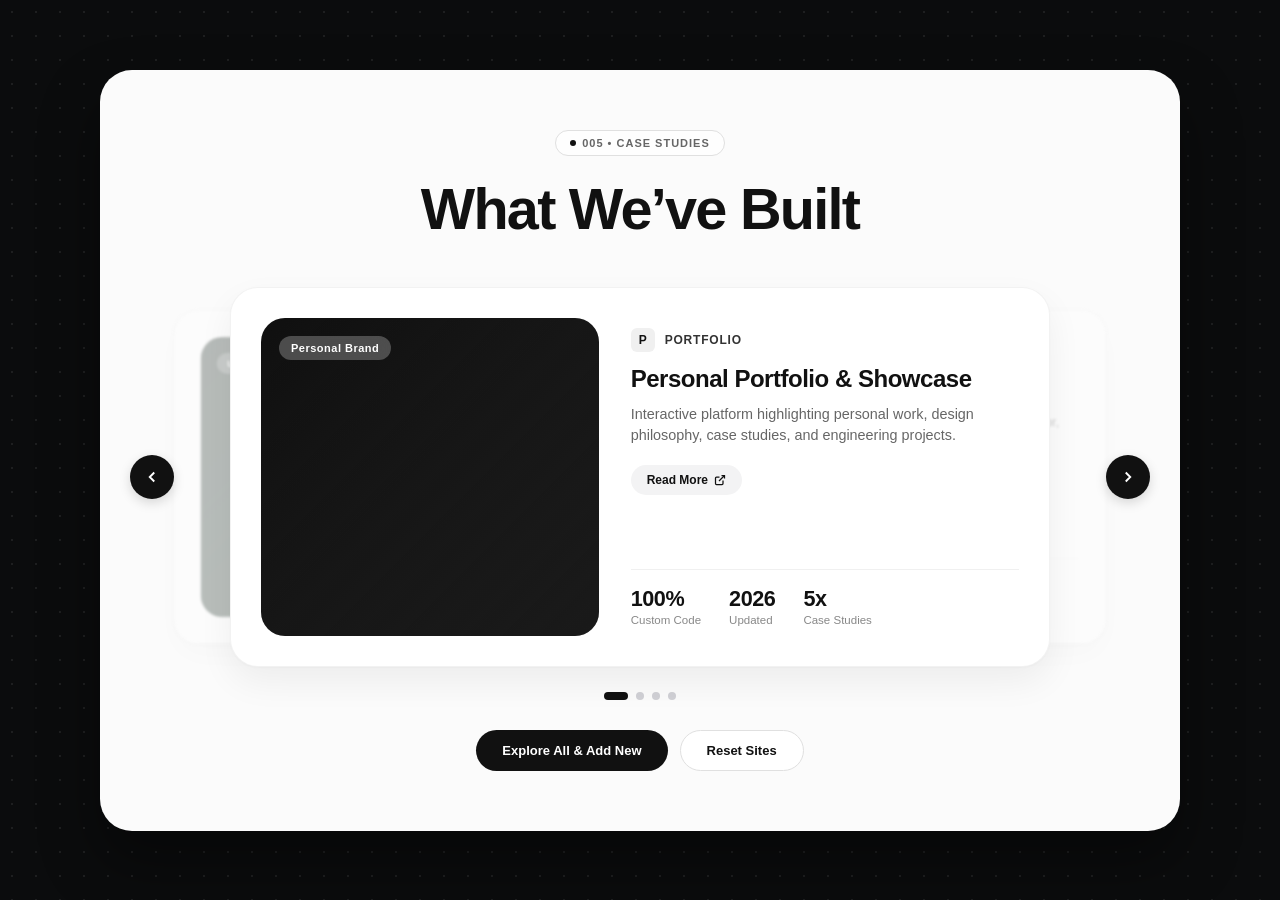
==== index.html @ 99903e93 "Create index.html" ====
<!DOCTYPE html>
<html lang="en">
<head>
  <meta charset="UTF-8" />
  <meta name="viewport" content="width=device-width, initial-scale=1.0" />
  <title>Anor Mendonca — Showcase</title>
  <style>
    :root {
      --bg: #0b0c0d;
      --card-white: #ffffff;
      --text-main: #111111;
      --text-muted: #666666;
      --text-light: #888888;
      --border-radius-lg: 32px;
      --border-radius-card: 28px;
      --border-radius-img: 24px;
    }

    * {
      box-sizing: border-box;
      margin: 0;
      padding: 0;
    }

    body {
      font-family: -apple-system, BlinkMacSystemFont, "SF Pro Display", "SF Pro Text", "Segoe UI", Roboto, Helvetica, Arial, sans-serif;
      background-color: var(--bg);
      background-image: radial-gradient(rgba(255, 255, 255, 0.08) 1px, transparent 0);
      background-size: 24px 24px;
      color: var(--text-main);
      min-height: 100vh;
      display: flex;
      align-items: center;
      justify-content: center;
      padding: 40px 20px;
      -webkit-font-smoothing: antialiased;
    }

    /* Outer Container Frame matching the reference design */
    .outer-frame {
      width: 100%;
      max-width: 1080px;
      background: #fbfbfb;
      border-radius: var(--border-radius-lg);
      padding: 60px 40px;
      box-shadow: 0 30px 60px rgba(0, 0, 0, 0.4);
      position: relative;
    }

    /* Top Pill Tag */
    .tag-container {
      display: flex;
      justify-content: center;
      margin-bottom: 20px;
    }

    .pill-tag {
      display: inline-flex;
      align-items: center;
      gap: 6px;
      font-size: 11px;
      letter-spacing: 1px;
      text-transform: uppercase;
      font-weight: 600;
      color: var(--text-muted);
      border: 1px solid #e0e0e0;
      padding: 6px 14px;
      border-radius: 20px;
      background: rgba(255, 255, 255, 0.8);
    }

    .pill-tag span.dot {
      width: 6px;
      height: 6px;
      background-color: #111;
      border-radius: 50%;
    }

    /* Main Title */
    .main-heading {
      font-size: clamp(2.2rem, 5vw, 3.6rem);
      font-weight: 600;
      text-align: center;
      letter-spacing: -0.03em;
      margin-bottom: 45px;
      color: var(--text-main);
    }

    /* Carousel Wrapper */
    .carousel-stage {
      position: relative;
      display: flex;
      align-items: center;
      justify-content: center;
      margin-bottom: 25px;
    }

    /* Navigation Arrows */
    .nav-arrow {
      width: 44px;
      height: 44px;
      border-radius: 50%;
      background: #111;
      color: #fff;
      border: none;
      display: flex;
      align-items: center;
      justify-content: center;
      cursor: pointer;
      z-index: 10;
      transition: transform 0.2s ease, opacity 0.2s;
      position: absolute;
      top: 50%;
      transform: translateY(-50%);
      box-shadow: 0 4px 12px rgba(0,0,0,0.15);
    }

    .nav-arrow:hover {
      transform: translateY(-50%) scale(1.08);
    }

    .nav-arrow.prev { left: -10px; }
    .nav-arrow.next { right: -10px; }

    /* Deck Layout */
    .deck-container {
      width: 100%;
      max-width: 860px;
      height: 380px;
      position: relative;
      display: flex;
      justify-content: center;
      align-items: center;
    }

    .project-card {
      position: absolute;
      width: 100%;
      max-width: 820px;
      height: 100%;
      background: var(--card-white);
      border-radius: var(--border-radius-card);
      padding: 30px;
      display: flex;
      gap: 32px;
      align-items: center;
      box-shadow: 0 15px 35px rgba(0,0,0,0.06), 0 1px 3px rgba(0,0,0,0.03);
      border: 1px solid rgba(0,0,0,0.05);
      transition: all 0.45s cubic-bezier(0.25, 1, 0.5, 1);
      opacity: 0;
      pointer-events: none;
      transform: scale(0.9) translateX(0);
    }

    .project-card.active {
      opacity: 1;
      pointer-events: auto;
      transform: scale(1) translateX(0);
      z-index: 3;
    }

    .project-card.prev-card {
      opacity: 0.3;
      transform: scale(0.88) translateX(-120px);
      filter: blur(1px);
      z-index: 1;
    }

    .project-card.next-card {
      opacity: 0.3;
      transform: scale(0.88) translateX(120px);
      filter: blur(1px);
      z-index: 1;
    }

    /* Left Card Visual */
    .card-visual {
      flex: 1;
      height: 100%;
      border-radius: var(--border-radius-img);
      background: #111;
      overflow: hidden;
      position: relative;
      display: flex;
      align-items: center;
      justify-content: center;
      color: #fff;
    }

    .card-visual-bg {
      position: absolute;
      inset: 0;
      background-size: cover;
      background-position: center;
      transition: transform 0.6s ease;
    }

    .project-card:hover .card-visual-bg {
      transform: scale(1.05);
    }

    .visual-overlay {
      position: absolute;
      inset: 0;
      background: linear-gradient(135deg, rgba(0,0,0,0.1) 0%, rgba(0,0,0,0.4) 100%);
    }

    .visual-tag {
      position: absolute;
      top: 18px;
      left: 18px;
      background: rgba(255,255,255,0.25);
      backdrop-filter: blur(10px);
      -webkit-backdrop-filter: blur(10px);
      color: #fff;
      padding: 6px 12px;
      border-radius: 12px;
      font-size: 11px;
      font-weight: 600;
      letter-spacing: 0.5px;
    }

    /* Right Card Details */
    .card-info {
      flex: 1.15;
      display: flex;
      flex-direction: column;
      justify-content: space-between;
      height: 100%;
      padding: 10px 0;
    }

    .card-header {
      display: flex;
      align-items: center;
      gap: 10px;
      margin-bottom: 12px;
    }

    .site-icon {
      width: 24px;
      height: 24px;
      border-radius: 6px;
      background: #f0f0f0;
      display: flex;
      align-items: center;
      justify-content: center;
      font-size: 12px;
      font-weight: bold;
    }

    .site-name {
      font-size: 12px;
      font-weight: 700;
      letter-spacing: 0.8px;
      text-transform: uppercase;
      color: #333;
    }

    .card-title {
      font-size: 1.5rem;
      font-weight: 600;
      line-height: 1.25;
      color: var(--text-main);
      margin-bottom: 10px;
      letter-spacing: -0.02em;
    }

    .card-desc {
      font-size: 0.9rem;
      line-height: 1.5;
      color: var(--text-muted);
      margin-bottom: 18px;
    }

    .link-btn {
      display: inline-flex;
      align-items: center;
      gap: 6px;
      font-size: 12px;
      font-weight: 600;
      color: var(--text-main);
      text-decoration: none;
      padding: 8px 16px;
      background: #f3f3f4;
      border-radius: 20px;
      width: fit-content;
      transition: background 0.2s, transform 0.2s;
    }

    .link-btn:hover {
      background: #e5e5e7;
      transform: translateX(2px);
    }

    /* Stat Metrics Bar */
    .card-stats {
      display: flex;
      gap: 28px;
      border-top: 1px solid #f0f0f0;
      padding-top: 16px;
      margin-top: auto;
    }

    .stat-item {
      display: flex;
      flex-direction: column;
    }

    .stat-value {
      font-size: 1.35rem;
      font-weight: 700;
      color: var(--text-main);
      letter-spacing: -0.02em;
    }

    .stat-label {
      font-size: 0.72rem;
      color: var(--text-light);
      margin-top: 2px;
      font-weight: 500;
    }

    /* Pagination Dots */
    .pagination-dots {
      display: flex;
      justify-content: center;
      gap: 8px;
      margin-top: 20px;
      margin-bottom: 30px;
    }

    .dot {
      width: 8px;
      height: 8px;
      border-radius: 50%;
      background: #d0d0d5;
      cursor: pointer;
      transition: all 0.3s ease;
    }

    .dot.active {
      background: #111;
      width: 24px;
      border-radius: 4px;
    }

    /* Action Controls */
    .bottom-controls {
      display: flex;
      justify-content: center;
      gap: 12px;
    }

    .action-btn {
      background: #111;
      color: #fff;
      border: none;
      padding: 12px 26px;
      border-radius: 30px;
      font-size: 13px;
      font-weight: 600;
      cursor: pointer;
      transition: transform 0.2s, background 0.2s;
      display: inline-flex;
      align-items: center;
      gap: 8px;
    }

    .action-btn:hover {
      transform: translateY(-2px);
      background: #222;
    }

    .action-btn.secondary {
      background: #ffffff;
      color: #111;
      border: 1px solid #e0e0e0;
    }

    .action-btn.secondary:hover {
      background: #f5f5f7;
    }

    /* Modal Form */
    .modal-overlay {
      position: fixed;
      inset: 0;
      background: rgba(0,0,0,0.6);
      backdrop-filter: blur(8px);
      display: flex;
      align-items: center;
      justify-content: center;
      opacity: 0;
      pointer-events: none;
      transition: opacity 0.3s ease;
      z-index: 100;
    }

    .modal-overlay.open {
      opacity: 1;
      pointer-events: auto;
    }

    .modal-card {
      background: #fff;
      width: 100%;
      max-width: 460px;
      border-radius: 24px;
      padding: 32px;
      box-shadow: 0 20px 40px rgba(0,0,0,0.2);
    }

    .modal-header {
      display: flex;
      justify-content: space-between;
      align-items: center;
      margin-bottom: 20px;
    }

    .modal-close {
      background: #f0f0f2;
      border: none;
      width: 32px;
      height: 32px;
      border-radius: 50%;
      cursor: pointer;
      font-weight: bold;
    }

    .form-group {
      margin-bottom: 14px;
    }

    .form-group label {
      display: block;
      font-size: 11px;
      font-weight: 700;
      text-transform: uppercase;
      letter-spacing: 0.5px;
      color: #555;
      margin-bottom: 6px;
    }

    .form-group input, .form-group textarea {
      width: 100%;
      padding: 10px 12px;
      border: 1px solid #e0e0e0;
      border-radius: 10px;
      font-size: 14px;
      outline: none;
      font-family: inherit;
    }

    @media (max-width: 768px) {
      .outer-frame { padding: 30px 15px; }
      .deck-container { height: 500px; }
      .project-card { flex-direction: column; padding: 20px; gap: 16px; }
      .card-visual { width: 100%; height: 170px; }
      .project-card.prev-card, .project-card.next-card { display: none; }
    }
  </style>
</head>
<body>

  <div class="outer-frame">
    <!-- Category Pill -->
    <div class="tag-container">
      <div class="pill-tag">
        <span class="dot"></span>
        005 • Case Studies
      </div>
    </div>

    <!-- Main Title -->
    <h1 class="main-heading">What We’ve Built</h1>

    <!-- Carousel Section -->
    <div class="carousel-stage">
      <button class="nav-arrow prev" id="prevBtn" aria-label="Previous">
        <svg width="18" height="18" viewBox="0 0 24 24" fill="none" stroke="currentColor" stroke-width="2.5"><path d="M15 18l-6-6 6-6"/></svg>
      </button>

      <div class="deck-container" id="deck"></div>

      <button class="nav-arrow next" id="nextBtn" aria-label="Next">
        <svg width="18" height="18" viewBox="0 0 24 24" fill="none" stroke="currentColor" stroke-width="2.5"><path d="M9 18l6-6-6-6"/></svg>
      </button>
    </div>

    <!-- Pagination Dots -->
    <div class="pagination-dots" id="dotsContainer"></div>

    <!-- Actions -->
    <div class="bottom-controls">
      <button class="action-btn" id="openModalBtn">Explore All & Add New</button>
      <button class="action-btn secondary" onclick="resetDefaults()">Reset Sites</button>
    </div>
  </div>

  <!-- Add Modal -->
  <div class="modal-overlay" id="addModal">
    <div class="modal-card">
      <div class="modal-header">
        <h3>Add New Project</h3>
        <button class="modal-close" id="closeModalBtn">&times;</button>
      </div>
      <form id="addSiteForm">
        <div class="form-group">
          <label>Project Title</label>
          <input type="text" id="siteTitle" placeholder="e.g. Creator Tool" required />
        </div>
        <div class="form-group">
          <label>URL</label>
          <input type="text" id="siteUrl" placeholder="anormendonca.github.io/new-app" required />
        </div>
        <div class="form-group">
          <label>Description</label>
          <textarea id="siteDesc" rows="3" placeholder="Short summary..." required></textarea>
        </div>
        <div class="form-group">
          <label>Image URL (Optional)</label>
          <input type="url" id="siteImage" placeholder="https://..." />
        </div>
        <button type="submit" class="action-btn" style="width: 100%; justify-content: center; margin-top: 10px;">Save Website</button>
      </form>
    </div>
  </div>

  <script>
    const defaultProjects = [
      {
        id: 'portfolio',
        name: 'PORTFOLIO',
        title: 'Personal Portfolio & Showcase',
        desc: 'Interactive platform highlighting personal work, design philosophy, case studies, and engineering projects.',
        url: 'https://anormendonca.github.io/portfolio',
        category: 'Personal Brand',
        image: 'https://images.unsplash.com/photo-1507238691740-187a5b1d37b8?auto=format&fit=crop&w=800&q=80',
        bgGradient: 'linear-gradient(135deg, #111111 0%, #2a2a2a 100%)',
        stats: [
          { val: '100%', label: 'Custom Code' },
          { val: '2026', label: 'Updated' },
          { val: '5x', label: 'Case Studies' }
        ]
      },
      {
        id: 'games',
        name: 'GAMES HUB',
        title: 'Party & Multiplayer Suite',
        desc: 'A web suite for pass-and-play social games like Impostor, Mafia, and Fake Artist.',
        url: 'https://anormendonca.github.io/games',
        category: 'Gaming Platform',
        image: 'https://images.unsplash.com/photo-1618005182384-a83a8bd57fbe?auto=format&fit=crop&w=800&q=80',
        bgGradient: 'linear-gradient(135deg, #1d1b26 0%, #3a3250 100%)',
        stats: [
          { val: '3+', label: 'Games Built' },
          { val: 'Local', label: 'Pass & Play' },
          { val: '100%', label: 'Free' }
        ]
      },
      {
        id: 'fmhl',
        name: 'FMHL PLATFORM',
        title: 'FMHL Data & Hub Portal',
        desc: 'Custom data dashboard and central management suite built for specialized project analytics and tracking.',
        url: 'https://anormendonca.github.io/fmhl',
        category: 'Web App',
        image: 'https://images.unsplash.com/photo-1551288049-bebda4e38f71?auto=format&fit=crop&w=800&q=80',
        bgGradient: 'linear-gradient(135deg, #0d233a 0%, #1a4975 100%)',
        stats: [
          { val: 'Realtime', label: 'Sync' },
          { val: '99.9%', label: 'Uptime' },
          { val: 'v2.0', label: 'Engine' }
        ]
      },
      {
        id: 'productivity',
        name: 'PRODUCTIVITY',
        title: 'Workflow & Focus Suite',
        desc: 'Minimalist suite of productivity tools, task trackers, and focus utilities designed for execution.',
        url: 'https://anormendonca.github.io/productivity',
        category: 'Utilities',
        image: 'https://images.unsplash.com/photo-1484480974693-6ca0a78fb36b?auto=format&fit=crop&w=800&q=80',
        bgGradient: 'linear-gradient(135deg, #1a2a22 0%, #2f523f 100%)',
        stats: [
          { val: '+40%', label: 'Output' },
          { val: '0', label: 'Distractions' },
          { val: 'Offline', label: 'Ready' }
        ]
      }
    ];

    let projects = JSON.parse(localStorage.getItem('my_web_showcase')) || defaultProjects;
    let currentIndex = 0;

    const deck = document.getElementById('deck');
    const dotsContainer = document.getElementById('dotsContainer');
    const prevBtn = document.getElementById('prevBtn');
    const nextBtn = document.getElementById('nextBtn');

    function renderCards() {
      deck.innerHTML = '';
      dotsContainer.innerHTML = '';

      projects.forEach((proj, idx) => {
        const card = document.createElement('div');
        card.className = 'project-card';
        if (idx === currentIndex) card.classList.add('active');
        else if (idx === (currentIndex - 1 + projects.length) % projects.length) card.classList.add('prev-card');
        else if (idx === (currentIndex + 1) % projects.length) card.classList.add('next-card');

        const statsHtml = proj.stats.map(s => `
          <div class="stat-item">
            <span class="stat-value">${s.val}</span>
            <span class="stat-label">${s.label}</span>
          </div>
        `).join('');

        card.innerHTML = `
          <div class="card-visual" style="background: ${proj.bgGradient || '#111'};">
            ${proj.image ? `<div class="card-visual-bg" style="background-image: url('${proj.image}');"></div>` : ''}
            <div class="visual-overlay"></div>
            <div class="visual-tag">${proj.category || 'Web Project'}</div>
          </div>
          <div class="card-info">
            <div>
              <div class="card-header">
                <div class="site-icon">${proj.name.charAt(0)}</div>
                <div class="site-name">${proj.name}</div>
              </div>
              <h2 class="card-title">${proj.title}</h2>
              <p class="card-desc">${proj.desc}</p>
              <a href="${proj.url.startsWith('http') ? proj.url : 'https://' + proj.url}" target="_blank" class="link-btn">
                Read More
                <svg width="12" height="12" viewBox="0 0 24 24" fill="none" stroke="currentColor" stroke-width="2.5"><path d="M18 13v6a2 2 0 0 1-2 2H5a2 2 0 0 1-2-2V8a2 2 0 0 1 2-2h6"></path><polyline points="15 3 21 3 21 9"></polyline><line x1="10" y1="14" x2="21" y2="3"></line></svg>
              </a>
            </div>
            <div class="card-stats">
              ${statsHtml}
            </div>
          </div>
        `;

        deck.appendChild(card);

        const dot = document.createElement('div');
        dot.className = `dot ${idx === currentIndex ? 'active' : ''}`;
        dot.addEventListener('click', () => goTo(idx));
        dotsContainer.appendChild(dot);
      });
    }

    function goTo(index) {
      currentIndex = index;
      renderCards();
    }

    prevBtn.addEventListener('click', () => {
      currentIndex = (currentIndex - 1 + projects.length) % projects.length;
      renderCards();
    });

    nextBtn.addEventListener('click', () => {
      currentIndex = (currentIndex + 1) % projects.length;
      renderCards();
    });

    // Modal
    const modal = document.getElementById('addModal');
    document.getElementById('openModalBtn').addEventListener('click', () => modal.classList.add('open'));
    document.getElementById('closeModalBtn').addEventListener('click', () => modal.classList.remove('open'));

    document.getElementById('addSiteForm').addEventListener('submit', (e) => {
      e.preventDefault();
      const title = document.getElementById('siteTitle').value.trim();
      const url = document.getElementById('siteUrl').value.trim();
      const desc = document.getElementById('siteDesc').value.trim();
      const image = document.getElementById('siteImage').value.trim();

      projects.push({
        id: 'custom-' + Date.now(),
        name: title.toUpperCase(),
        title: title,
        desc: desc,
        url: url,
        category: 'Custom App',
        image: image || 'https://images.unsplash.com/photo-1522542550221-31fd19575a2d?auto=format&fit=crop&w=800&q=80',
        bgGradient: 'linear-gradient(135deg, #111111 0%, #333333 100%)',
        stats: [
          { val: 'v1.0', label: 'Release' },
          { val: 'Active', label: 'Status' },
          { val: 'New', label: 'Added' }
        ]
      });

      localStorage.setItem('my_web_showcase', JSON.stringify(projects));
      currentIndex = projects.length - 1;
      renderCards();
      modal.classList.remove('open');
      e.target.reset();
    });

    function resetDefaults() {
      localStorage.removeItem('my_web_showcase');
      projects = [...defaultProjects];
      currentIndex = 0;
      renderCards();
    }

    renderCards();
  </script>
</body>
</html>
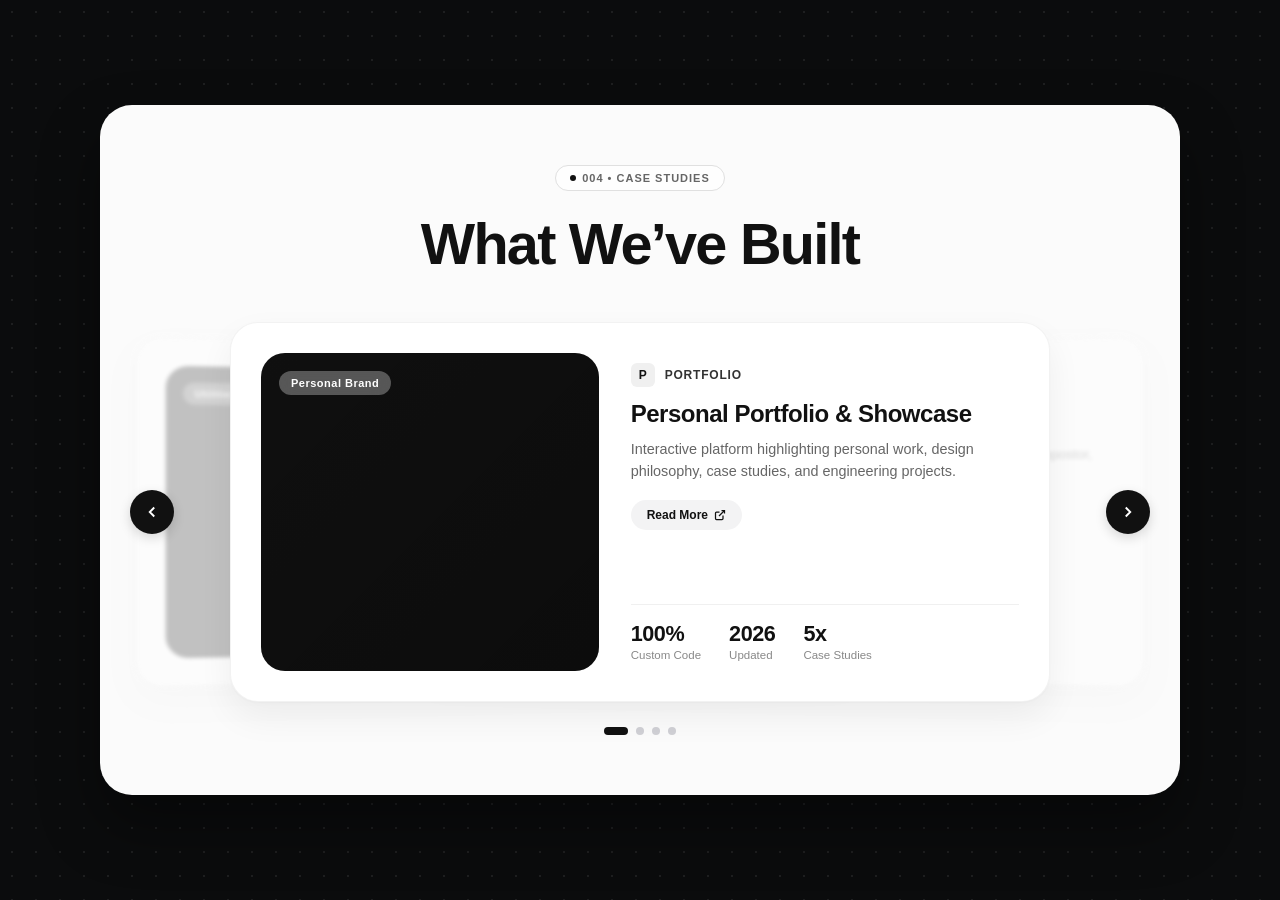
==== commit 893c37d6: "Update index.html" ====
--- a/index.html
+++ b/index.html
@@ -36,7 +36,7 @@
       -webkit-font-smoothing: antialiased;
     }
 
-    /* Outer Container Frame matching the reference design */
+    /* Outer Container Frame */
     .outer-frame {
       width: 100%;
       max-width: 1080px;
@@ -108,7 +108,7 @@
       justify-content: center;
       cursor: pointer;
       z-index: 10;
-      transition: transform 0.2s ease, opacity 0.2s;
+      transition: transform 0.2s ease, background 0.2s ease;
       position: absolute;
       top: 50%;
       transform: translateY(-50%);
@@ -131,6 +131,7 @@
       display: flex;
       justify-content: center;
       align-items: center;
+      perspective: 1200px;
     }
 
     .project-card {
@@ -146,30 +147,35 @@
       align-items: center;
       box-shadow: 0 15px 35px rgba(0,0,0,0.06), 0 1px 3px rgba(0,0,0,0.03);
       border: 1px solid rgba(0,0,0,0.05);
-      transition: all 0.45s cubic-bezier(0.25, 1, 0.5, 1);
+      
+      /* Card Transition Animation */
+      transition: transform 0.5s cubic-bezier(0.34, 1.56, 0.64, 1), 
+                  opacity 0.4s ease, 
+                  filter 0.4s ease;
+      
       opacity: 0;
       pointer-events: none;
-      transform: scale(0.9) translateX(0);
+      transform: scale(0.85) translateY(20px) rotateY(10deg);
     }
 
     .project-card.active {
       opacity: 1;
       pointer-events: auto;
-      transform: scale(1) translateX(0);
+      transform: scale(1) translateY(0) rotateY(0deg);
       z-index: 3;
     }
 
     .project-card.prev-card {
-      opacity: 0.3;
-      transform: scale(0.88) translateX(-120px);
-      filter: blur(1px);
+      opacity: 0.25;
+      transform: scale(0.88) translateX(-140px) rotateY(8deg);
+      filter: blur(2px);
       z-index: 1;
     }
 
     .project-card.next-card {
-      opacity: 0.3;
-      transform: scale(0.88) translateX(120px);
-      filter: blur(1px);
+      opacity: 0.25;
+      transform: scale(0.88) translateX(140px) rotateY(-8deg);
+      filter: blur(2px);
       z-index: 1;
     }
 
@@ -192,24 +198,24 @@
       inset: 0;
       background-size: cover;
       background-position: center;
-      transition: transform 0.6s ease;
+      transition: transform 0.6s cubic-bezier(0.16, 1, 0.3, 1);
     }
 
     .project-card:hover .card-visual-bg {
-      transform: scale(1.05);
+      transform: scale(1.06);
     }
 
     .visual-overlay {
       position: absolute;
       inset: 0;
-      background: linear-gradient(135deg, rgba(0,0,0,0.1) 0%, rgba(0,0,0,0.4) 100%);
+      background: linear-gradient(135deg, rgba(0,0,0,0.1) 0%, rgba(0,0,0,0.3) 100%);
     }
 
     .visual-tag {
       position: absolute;
       top: 18px;
       left: 18px;
-      background: rgba(255,255,255,0.25);
+      background: rgba(255,255,255,0.3);
       backdrop-filter: blur(10px);
       -webkit-backdrop-filter: blur(10px);
       color: #fff;
@@ -327,7 +333,6 @@
       justify-content: center;
       gap: 8px;
       margin-top: 20px;
-      margin-bottom: 30px;
     }
 
     .dot {
@@ -336,120 +341,13 @@
       border-radius: 50%;
       background: #d0d0d5;
       cursor: pointer;
-      transition: all 0.3s ease;
+      transition: all 0.3s cubic-bezier(0.34, 1.56, 0.64, 1);
     }
 
     .dot.active {
       background: #111;
       width: 24px;
       border-radius: 4px;
-    }
-
-    /* Action Controls */
-    .bottom-controls {
-      display: flex;
-      justify-content: center;
-      gap: 12px;
-    }
-
-    .action-btn {
-      background: #111;
-      color: #fff;
-      border: none;
-      padding: 12px 26px;
-      border-radius: 30px;
-      font-size: 13px;
-      font-weight: 600;
-      cursor: pointer;
-      transition: transform 0.2s, background 0.2s;
-      display: inline-flex;
-      align-items: center;
-      gap: 8px;
-    }
-
-    .action-btn:hover {
-      transform: translateY(-2px);
-      background: #222;
-    }
-
-    .action-btn.secondary {
-      background: #ffffff;
-      color: #111;
-      border: 1px solid #e0e0e0;
-    }
-
-    .action-btn.secondary:hover {
-      background: #f5f5f7;
-    }
-
-    /* Modal Form */
-    .modal-overlay {
-      position: fixed;
-      inset: 0;
-      background: rgba(0,0,0,0.6);
-      backdrop-filter: blur(8px);
-      display: flex;
-      align-items: center;
-      justify-content: center;
-      opacity: 0;
-      pointer-events: none;
-      transition: opacity 0.3s ease;
-      z-index: 100;
-    }
-
-    .modal-overlay.open {
-      opacity: 1;
-      pointer-events: auto;
-    }
-
-    .modal-card {
-      background: #fff;
-      width: 100%;
-      max-width: 460px;
-      border-radius: 24px;
-      padding: 32px;
-      box-shadow: 0 20px 40px rgba(0,0,0,0.2);
-    }
-
-    .modal-header {
-      display: flex;
-      justify-content: space-between;
-      align-items: center;
-      margin-bottom: 20px;
-    }
-
-    .modal-close {
-      background: #f0f0f2;
-      border: none;
-      width: 32px;
-      height: 32px;
-      border-radius: 50%;
-      cursor: pointer;
-      font-weight: bold;
-    }
-
-    .form-group {
-      margin-bottom: 14px;
-    }
-
-    .form-group label {
-      display: block;
-      font-size: 11px;
-      font-weight: 700;
-      text-transform: uppercase;
-      letter-spacing: 0.5px;
-      color: #555;
-      margin-bottom: 6px;
-    }
-
-    .form-group input, .form-group textarea {
-      width: 100%;
-      padding: 10px 12px;
-      border: 1px solid #e0e0e0;
-      border-radius: 10px;
-      font-size: 14px;
-      outline: none;
-      font-family: inherit;
     }
 
     @media (max-width: 768px) {
@@ -468,7 +366,7 @@
     <div class="tag-container">
       <div class="pill-tag">
         <span class="dot"></span>
-        005 • Case Studies
+        004 • Case Studies
       </div>
     </div>
 
@@ -490,45 +388,10 @@
 
     <!-- Pagination Dots -->
     <div class="pagination-dots" id="dotsContainer"></div>
-
-    <!-- Actions -->
-    <div class="bottom-controls">
-      <button class="action-btn" id="openModalBtn">Explore All & Add New</button>
-      <button class="action-btn secondary" onclick="resetDefaults()">Reset Sites</button>
-    </div>
   </div>
 
-  <!-- Add Modal -->
-  <div class="modal-overlay" id="addModal">
-    <div class="modal-card">
-      <div class="modal-header">
-        <h3>Add New Project</h3>
-        <button class="modal-close" id="closeModalBtn">&times;</button>
-      </div>
-      <form id="addSiteForm">
-        <div class="form-group">
-          <label>Project Title</label>
-          <input type="text" id="siteTitle" placeholder="e.g. Creator Tool" required />
-        </div>
-        <div class="form-group">
-          <label>URL</label>
-          <input type="text" id="siteUrl" placeholder="anormendonca.github.io/new-app" required />
-        </div>
-        <div class="form-group">
-          <label>Description</label>
-          <textarea id="siteDesc" rows="3" placeholder="Short summary..." required></textarea>
-        </div>
-        <div class="form-group">
-          <label>Image URL (Optional)</label>
-          <input type="url" id="siteImage" placeholder="https://..." />
-        </div>
-        <button type="submit" class="action-btn" style="width: 100%; justify-content: center; margin-top: 10px;">Save Website</button>
-      </form>
-    </div>
-  </div>
-
   <script>
-    const defaultProjects = [
+    const projects = [
       {
         id: 'portfolio',
         name: 'PORTFOLIO',
@@ -536,8 +399,7 @@
         desc: 'Interactive platform highlighting personal work, design philosophy, case studies, and engineering projects.',
         url: 'https://anormendonca.github.io/portfolio',
         category: 'Personal Brand',
-        image: 'https://images.unsplash.com/photo-1507238691740-187a5b1d37b8?auto=format&fit=crop&w=800&q=80',
-        bgGradient: 'linear-gradient(135deg, #111111 0%, #2a2a2a 100%)',
+        image: 'https://i.pinimg.com/736x/20/a6/86/20a68668fbcc120d6d880ffb233b9473.jpg',
         stats: [
           { val: '100%', label: 'Custom Code' },
           { val: '2026', label: 'Updated' },
@@ -551,8 +413,7 @@
         desc: 'A web suite for pass-and-play social games like Impostor, Mafia, and Fake Artist.',
         url: 'https://anormendonca.github.io/games',
         category: 'Gaming Platform',
-        image: 'https://images.unsplash.com/photo-1618005182384-a83a8bd57fbe?auto=format&fit=crop&w=800&q=80',
-        bgGradient: 'linear-gradient(135deg, #1d1b26 0%, #3a3250 100%)',
+        image: 'https://i.pinimg.com/736x/07/8c/4a/078c4a00bf42f8ef6122c79a3873fce9.jpg',
         stats: [
           { val: '3+', label: 'Games Built' },
           { val: 'Local', label: 'Pass & Play' },
@@ -562,16 +423,15 @@
       {
         id: 'fmhl',
         name: 'FMHL PLATFORM',
-        title: 'FMHL Data & Hub Portal',
-        desc: 'Custom data dashboard and central management suite built for specialized project analytics and tracking.',
+        title: 'Free Minecraft Hosting List',
+        desc: 'Free Minecraft hosting list, MC totem, and MC skin creator.',
         url: 'https://anormendonca.github.io/fmhl',
-        category: 'Web App',
-        image: 'https://images.unsplash.com/photo-1551288049-bebda4e38f71?auto=format&fit=crop&w=800&q=80',
-        bgGradient: 'linear-gradient(135deg, #0d233a 0%, #1a4975 100%)',
+        category: 'Minecraft Suite',
+        image: 'https://i.pinimg.com/736x/be/67/c4/be67c41aaceb3854347b983fec91103f.jpg',
         stats: [
-          { val: 'Realtime', label: 'Sync' },
-          { val: '99.9%', label: 'Uptime' },
-          { val: 'v2.0', label: 'Engine' }
+          { val: 'Realtime', label: 'Listings' },
+          { val: 'Skin', label: 'Creator' },
+          { val: 'Totem', label: 'Generator' }
         ]
       },
       {
@@ -581,8 +441,7 @@
         desc: 'Minimalist suite of productivity tools, task trackers, and focus utilities designed for execution.',
         url: 'https://anormendonca.github.io/productivity',
         category: 'Utilities',
-        image: 'https://images.unsplash.com/photo-1484480974693-6ca0a78fb36b?auto=format&fit=crop&w=800&q=80',
-        bgGradient: 'linear-gradient(135deg, #1a2a22 0%, #2f523f 100%)',
+        image: 'https://i.pinimg.com/736x/78/81/a2/7881a2e6661cdf0a04e0feec569c00b6.jpg',
         stats: [
           { val: '+40%', label: 'Output' },
           { val: '0', label: 'Distractions' },
@@ -591,7 +450,6 @@
       }
     ];
 
-    let projects = JSON.parse(localStorage.getItem('my_web_showcase')) || defaultProjects;
     let currentIndex = 0;
 
     const deck = document.getElementById('deck');
@@ -606,9 +464,14 @@
       projects.forEach((proj, idx) => {
         const card = document.createElement('div');
         card.className = 'project-card';
-        if (idx === currentIndex) card.classList.add('active');
-        else if (idx === (currentIndex - 1 + projects.length) % projects.length) card.classList.add('prev-card');
-        else if (idx === (currentIndex + 1) % projects.length) card.classList.add('next-card');
+        
+        if (idx === currentIndex) {
+          card.classList.add('active');
+        } else if (idx === (currentIndex - 1 + projects.length) % projects.length) {
+          card.classList.add('prev-card');
+        } else if (idx === (currentIndex + 1) % projects.length) {
+          card.classList.add('next-card');
+        }
 
         const statsHtml = proj.stats.map(s => `
           <div class="stat-item">
@@ -618,10 +481,10 @@
         `).join('');
 
         card.innerHTML = `
-          <div class="card-visual" style="background: ${proj.bgGradient || '#111'};">
-            ${proj.image ? `<div class="card-visual-bg" style="background-image: url('${proj.image}');"></div>` : ''}
+          <div class="card-visual">
+            <div class="card-visual-bg" style="background-image: url('${proj.image}');"></div>
             <div class="visual-overlay"></div>
-            <div class="visual-tag">${proj.category || 'Web Project'}</div>
+            <div class="visual-tag">${proj.category}</div>
           </div>
           <div class="card-info">
             <div>
@@ -631,7 +494,7 @@
               </div>
               <h2 class="card-title">${proj.title}</h2>
               <p class="card-desc">${proj.desc}</p>
-              <a href="${proj.url.startsWith('http') ? proj.url : 'https://' + proj.url}" target="_blank" class="link-btn">
+              <a href="${proj.url}" target="_blank" class="link-btn">
                 Read More
                 <svg width="12" height="12" viewBox="0 0 24 24" fill="none" stroke="currentColor" stroke-width="2.5"><path d="M18 13v6a2 2 0 0 1-2 2H5a2 2 0 0 1-2-2V8a2 2 0 0 1 2-2h6"></path><polyline points="15 3 21 3 21 9"></polyline><line x1="10" y1="14" x2="21" y2="3"></line></svg>
               </a>
@@ -666,47 +529,11 @@
       renderCards();
     });
 
-    // Modal
-    const modal = document.getElementById('addModal');
-    document.getElementById('openModalBtn').addEventListener('click', () => modal.classList.add('open'));
-    document.getElementById('closeModalBtn').addEventListener('click', () => modal.classList.remove('open'));
-
-    document.getElementById('addSiteForm').addEventListener('submit', (e) => {
-      e.preventDefault();
-      const title = document.getElementById('siteTitle').value.trim();
-      const url = document.getElementById('siteUrl').value.trim();
-      const desc = document.getElementById('siteDesc').value.trim();
-      const image = document.getElementById('siteImage').value.trim();
-
-      projects.push({
-        id: 'custom-' + Date.now(),
-        name: title.toUpperCase(),
-        title: title,
-        desc: desc,
-        url: url,
-        category: 'Custom App',
-        image: image || 'https://images.unsplash.com/photo-1522542550221-31fd19575a2d?auto=format&fit=crop&w=800&q=80',
-        bgGradient: 'linear-gradient(135deg, #111111 0%, #333333 100%)',
-        stats: [
-          { val: 'v1.0', label: 'Release' },
-          { val: 'Active', label: 'Status' },
-          { val: 'New', label: 'Added' }
-        ]
-      });
-
-      localStorage.setItem('my_web_showcase', JSON.stringify(projects));
-      currentIndex = projects.length - 1;
-      renderCards();
-      modal.classList.remove('open');
-      e.target.reset();
+    // Keyboard navigation support
+    document.addEventListener('keydown', (e) => {
+      if (e.key === 'ArrowLeft') prevBtn.click();
+      if (e.key === 'ArrowRight') nextBtn.click();
     });
-
-    function resetDefaults() {
-      localStorage.removeItem('my_web_showcase');
-      projects = [...defaultProjects];
-      currentIndex = 0;
-      renderCards();
-    }
 
     renderCards();
   </script>
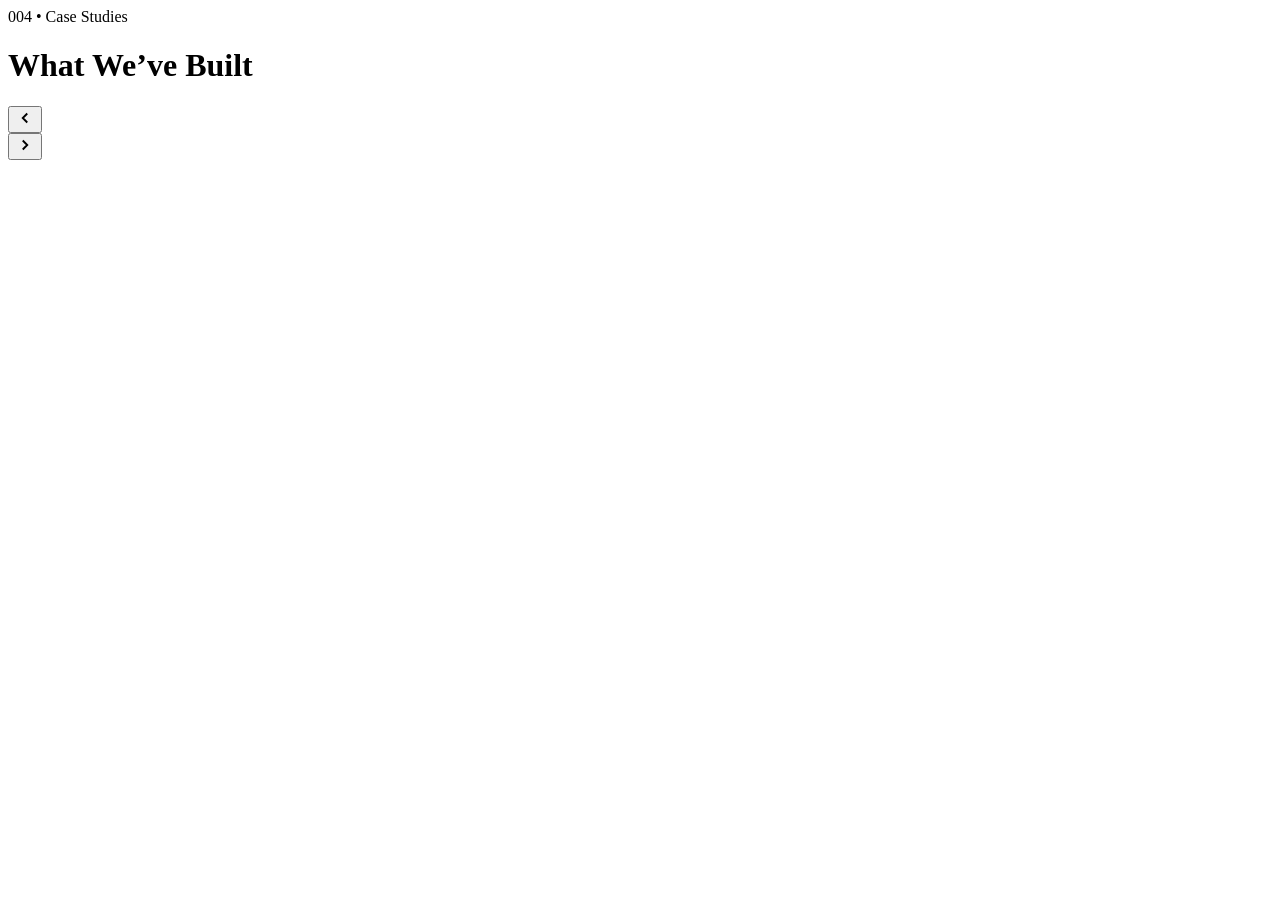
==== commit 0de08e6e: "Update index.html" ====
--- a/index.html
+++ b/index.html
@@ -4,360 +4,7 @@
   <meta charset="UTF-8" />
   <meta name="viewport" content="width=device-width, initial-scale=1.0" />
   <title>Anor Mendonca — Showcase</title>
-  <style>
-    :root {
-      --bg: #0b0c0d;
-      --card-white: #ffffff;
-      --text-main: #111111;
-      --text-muted: #666666;
-      --text-light: #888888;
-      --border-radius-lg: 32px;
-      --border-radius-card: 28px;
-      --border-radius-img: 24px;
-    }
-
-    * {
-      box-sizing: border-box;
-      margin: 0;
-      padding: 0;
-    }
-
-    body {
-      font-family: -apple-system, BlinkMacSystemFont, "SF Pro Display", "SF Pro Text", "Segoe UI", Roboto, Helvetica, Arial, sans-serif;
-      background-color: var(--bg);
-      background-image: radial-gradient(rgba(255, 255, 255, 0.08) 1px, transparent 0);
-      background-size: 24px 24px;
-      color: var(--text-main);
-      min-height: 100vh;
-      display: flex;
-      align-items: center;
-      justify-content: center;
-      padding: 40px 20px;
-      -webkit-font-smoothing: antialiased;
-    }
-
-    /* Outer Container Frame */
-    .outer-frame {
-      width: 100%;
-      max-width: 1080px;
-      background: #fbfbfb;
-      border-radius: var(--border-radius-lg);
-      padding: 60px 40px;
-      box-shadow: 0 30px 60px rgba(0, 0, 0, 0.4);
-      position: relative;
-    }
-
-    /* Top Pill Tag */
-    .tag-container {
-      display: flex;
-      justify-content: center;
-      margin-bottom: 20px;
-    }
-
-    .pill-tag {
-      display: inline-flex;
-      align-items: center;
-      gap: 6px;
-      font-size: 11px;
-      letter-spacing: 1px;
-      text-transform: uppercase;
-      font-weight: 600;
-      color: var(--text-muted);
-      border: 1px solid #e0e0e0;
-      padding: 6px 14px;
-      border-radius: 20px;
-      background: rgba(255, 255, 255, 0.8);
-    }
-
-    .pill-tag span.dot {
-      width: 6px;
-      height: 6px;
-      background-color: #111;
-      border-radius: 50%;
-    }
-
-    /* Main Title */
-    .main-heading {
-      font-size: clamp(2.2rem, 5vw, 3.6rem);
-      font-weight: 600;
-      text-align: center;
-      letter-spacing: -0.03em;
-      margin-bottom: 45px;
-      color: var(--text-main);
-    }
-
-    /* Carousel Wrapper */
-    .carousel-stage {
-      position: relative;
-      display: flex;
-      align-items: center;
-      justify-content: center;
-      margin-bottom: 25px;
-    }
-
-    /* Navigation Arrows */
-    .nav-arrow {
-      width: 44px;
-      height: 44px;
-      border-radius: 50%;
-      background: #111;
-      color: #fff;
-      border: none;
-      display: flex;
-      align-items: center;
-      justify-content: center;
-      cursor: pointer;
-      z-index: 10;
-      transition: transform 0.2s ease, background 0.2s ease;
-      position: absolute;
-      top: 50%;
-      transform: translateY(-50%);
-      box-shadow: 0 4px 12px rgba(0,0,0,0.15);
-    }
-
-    .nav-arrow:hover {
-      transform: translateY(-50%) scale(1.08);
-    }
-
-    .nav-arrow.prev { left: -10px; }
-    .nav-arrow.next { right: -10px; }
-
-    /* Deck Layout */
-    .deck-container {
-      width: 100%;
-      max-width: 860px;
-      height: 380px;
-      position: relative;
-      display: flex;
-      justify-content: center;
-      align-items: center;
-      perspective: 1200px;
-    }
-
-    .project-card {
-      position: absolute;
-      width: 100%;
-      max-width: 820px;
-      height: 100%;
-      background: var(--card-white);
-      border-radius: var(--border-radius-card);
-      padding: 30px;
-      display: flex;
-      gap: 32px;
-      align-items: center;
-      box-shadow: 0 15px 35px rgba(0,0,0,0.06), 0 1px 3px rgba(0,0,0,0.03);
-      border: 1px solid rgba(0,0,0,0.05);
-      
-      /* Card Transition Animation */
-      transition: transform 0.5s cubic-bezier(0.34, 1.56, 0.64, 1), 
-                  opacity 0.4s ease, 
-                  filter 0.4s ease;
-      
-      opacity: 0;
-      pointer-events: none;
-      transform: scale(0.85) translateY(20px) rotateY(10deg);
-    }
-
-    .project-card.active {
-      opacity: 1;
-      pointer-events: auto;
-      transform: scale(1) translateY(0) rotateY(0deg);
-      z-index: 3;
-    }
-
-    .project-card.prev-card {
-      opacity: 0.25;
-      transform: scale(0.88) translateX(-140px) rotateY(8deg);
-      filter: blur(2px);
-      z-index: 1;
-    }
-
-    .project-card.next-card {
-      opacity: 0.25;
-      transform: scale(0.88) translateX(140px) rotateY(-8deg);
-      filter: blur(2px);
-      z-index: 1;
-    }
-
-    /* Left Card Visual */
-    .card-visual {
-      flex: 1;
-      height: 100%;
-      border-radius: var(--border-radius-img);
-      background: #111;
-      overflow: hidden;
-      position: relative;
-      display: flex;
-      align-items: center;
-      justify-content: center;
-      color: #fff;
-    }
-
-    .card-visual-bg {
-      position: absolute;
-      inset: 0;
-      background-size: cover;
-      background-position: center;
-      transition: transform 0.6s cubic-bezier(0.16, 1, 0.3, 1);
-    }
-
-    .project-card:hover .card-visual-bg {
-      transform: scale(1.06);
-    }
-
-    .visual-overlay {
-      position: absolute;
-      inset: 0;
-      background: linear-gradient(135deg, rgba(0,0,0,0.1) 0%, rgba(0,0,0,0.3) 100%);
-    }
-
-    .visual-tag {
-      position: absolute;
-      top: 18px;
-      left: 18px;
-      background: rgba(255,255,255,0.3);
-      backdrop-filter: blur(10px);
-      -webkit-backdrop-filter: blur(10px);
-      color: #fff;
-      padding: 6px 12px;
-      border-radius: 12px;
-      font-size: 11px;
-      font-weight: 600;
-      letter-spacing: 0.5px;
-    }
-
-    /* Right Card Details */
-    .card-info {
-      flex: 1.15;
-      display: flex;
-      flex-direction: column;
-      justify-content: space-between;
-      height: 100%;
-      padding: 10px 0;
-    }
-
-    .card-header {
-      display: flex;
-      align-items: center;
-      gap: 10px;
-      margin-bottom: 12px;
-    }
-
-    .site-icon {
-      width: 24px;
-      height: 24px;
-      border-radius: 6px;
-      background: #f0f0f0;
-      display: flex;
-      align-items: center;
-      justify-content: center;
-      font-size: 12px;
-      font-weight: bold;
-    }
-
-    .site-name {
-      font-size: 12px;
-      font-weight: 700;
-      letter-spacing: 0.8px;
-      text-transform: uppercase;
-      color: #333;
-    }
-
-    .card-title {
-      font-size: 1.5rem;
-      font-weight: 600;
-      line-height: 1.25;
-      color: var(--text-main);
-      margin-bottom: 10px;
-      letter-spacing: -0.02em;
-    }
-
-    .card-desc {
-      font-size: 0.9rem;
-      line-height: 1.5;
-      color: var(--text-muted);
-      margin-bottom: 18px;
-    }
-
-    .link-btn {
-      display: inline-flex;
-      align-items: center;
-      gap: 6px;
-      font-size: 12px;
-      font-weight: 600;
-      color: var(--text-main);
-      text-decoration: none;
-      padding: 8px 16px;
-      background: #f3f3f4;
-      border-radius: 20px;
-      width: fit-content;
-      transition: background 0.2s, transform 0.2s;
-    }
-
-    .link-btn:hover {
-      background: #e5e5e7;
-      transform: translateX(2px);
-    }
-
-    /* Stat Metrics Bar */
-    .card-stats {
-      display: flex;
-      gap: 28px;
-      border-top: 1px solid #f0f0f0;
-      padding-top: 16px;
-      margin-top: auto;
-    }
-
-    .stat-item {
-      display: flex;
-      flex-direction: column;
-    }
-
-    .stat-value {
-      font-size: 1.35rem;
-      font-weight: 700;
-      color: var(--text-main);
-      letter-spacing: -0.02em;
-    }
-
-    .stat-label {
-      font-size: 0.72rem;
-      color: var(--text-light);
-      margin-top: 2px;
-      font-weight: 500;
-    }
-
-    /* Pagination Dots */
-    .pagination-dots {
-      display: flex;
-      justify-content: center;
-      gap: 8px;
-      margin-top: 20px;
-    }
-
-    .dot {
-      width: 8px;
-      height: 8px;
-      border-radius: 50%;
-      background: #d0d0d5;
-      cursor: pointer;
-      transition: all 0.3s cubic-bezier(0.34, 1.56, 0.64, 1);
-    }
-
-    .dot.active {
-      background: #111;
-      width: 24px;
-      border-radius: 4px;
-    }
-
-    @media (max-width: 768px) {
-      .outer-frame { padding: 30px 15px; }
-      .deck-container { height: 500px; }
-      .project-card { flex-direction: column; padding: 20px; gap: 16px; }
-      .card-visual { width: 100%; height: 170px; }
-      .project-card.prev-card, .project-card.next-card { display: none; }
-    }
-  </style>
+  <link rel="stylesheet" href="style.css" />
 </head>
 <body>
 
@@ -390,152 +37,6 @@
     <div class="pagination-dots" id="dotsContainer"></div>
   </div>
 
-  <script>
-    const projects = [
-      {
-        id: 'portfolio',
-        name: 'PORTFOLIO',
-        title: 'Personal Portfolio & Showcase',
-        desc: 'Interactive platform highlighting personal work, design philosophy, case studies, and engineering projects.',
-        url: 'https://anormendonca.github.io/portfolio',
-        category: 'Personal Brand',
-        image: 'https://i.pinimg.com/736x/20/a6/86/20a68668fbcc120d6d880ffb233b9473.jpg',
-        stats: [
-          { val: '100%', label: 'Custom Code' },
-          { val: '2026', label: 'Updated' },
-          { val: '5x', label: 'Case Studies' }
-        ]
-      },
-      {
-        id: 'games',
-        name: 'GAMES HUB',
-        title: 'Party & Multiplayer Suite',
-        desc: 'A web suite for pass-and-play social games like Impostor, Mafia, and Fake Artist.',
-        url: 'https://anormendonca.github.io/games',
-        category: 'Gaming Platform',
-        image: 'https://i.pinimg.com/736x/07/8c/4a/078c4a00bf42f8ef6122c79a3873fce9.jpg',
-        stats: [
-          { val: '3+', label: 'Games Built' },
-          { val: 'Local', label: 'Pass & Play' },
-          { val: '100%', label: 'Free' }
-        ]
-      },
-      {
-        id: 'fmhl',
-        name: 'FMHL PLATFORM',
-        title: 'Free Minecraft Hosting List',
-        desc: 'Free Minecraft hosting list, MC totem, and MC skin creator.',
-        url: 'https://anormendonca.github.io/fmhl',
-        category: 'Minecraft Suite',
-        image: 'https://i.pinimg.com/736x/be/67/c4/be67c41aaceb3854347b983fec91103f.jpg',
-        stats: [
-          { val: 'Realtime', label: 'Listings' },
-          { val: 'Skin', label: 'Creator' },
-          { val: 'Totem', label: 'Generator' }
-        ]
-      },
-      {
-        id: 'productivity',
-        name: 'PRODUCTIVITY',
-        title: 'Workflow & Focus Suite',
-        desc: 'Minimalist suite of productivity tools, task trackers, and focus utilities designed for execution.',
-        url: 'https://anormendonca.github.io/productivity',
-        category: 'Utilities',
-        image: 'https://i.pinimg.com/736x/78/81/a2/7881a2e6661cdf0a04e0feec569c00b6.jpg',
-        stats: [
-          { val: '+40%', label: 'Output' },
-          { val: '0', label: 'Distractions' },
-          { val: 'Offline', label: 'Ready' }
-        ]
-      }
-    ];
-
-    let currentIndex = 0;
-
-    const deck = document.getElementById('deck');
-    const dotsContainer = document.getElementById('dotsContainer');
-    const prevBtn = document.getElementById('prevBtn');
-    const nextBtn = document.getElementById('nextBtn');
-
-    function renderCards() {
-      deck.innerHTML = '';
-      dotsContainer.innerHTML = '';
-
-      projects.forEach((proj, idx) => {
-        const card = document.createElement('div');
-        card.className = 'project-card';
-        
-        if (idx === currentIndex) {
-          card.classList.add('active');
-        } else if (idx === (currentIndex - 1 + projects.length) % projects.length) {
-          card.classList.add('prev-card');
-        } else if (idx === (currentIndex + 1) % projects.length) {
-          card.classList.add('next-card');
-        }
-
-        const statsHtml = proj.stats.map(s => `
-          <div class="stat-item">
-            <span class="stat-value">${s.val}</span>
-            <span class="stat-label">${s.label}</span>
-          </div>
-        `).join('');
-
-        card.innerHTML = `
-          <div class="card-visual">
-            <div class="card-visual-bg" style="background-image: url('${proj.image}');"></div>
-            <div class="visual-overlay"></div>
-            <div class="visual-tag">${proj.category}</div>
-          </div>
-          <div class="card-info">
-            <div>
-              <div class="card-header">
-                <div class="site-icon">${proj.name.charAt(0)}</div>
-                <div class="site-name">${proj.name}</div>
-              </div>
-              <h2 class="card-title">${proj.title}</h2>
-              <p class="card-desc">${proj.desc}</p>
-              <a href="${proj.url}" target="_blank" class="link-btn">
-                Read More
-                <svg width="12" height="12" viewBox="0 0 24 24" fill="none" stroke="currentColor" stroke-width="2.5"><path d="M18 13v6a2 2 0 0 1-2 2H5a2 2 0 0 1-2-2V8a2 2 0 0 1 2-2h6"></path><polyline points="15 3 21 3 21 9"></polyline><line x1="10" y1="14" x2="21" y2="3"></line></svg>
-              </a>
-            </div>
-            <div class="card-stats">
-              ${statsHtml}
-            </div>
-          </div>
-        `;
-
-        deck.appendChild(card);
-
-        const dot = document.createElement('div');
-        dot.className = `dot ${idx === currentIndex ? 'active' : ''}`;
-        dot.addEventListener('click', () => goTo(idx));
-        dotsContainer.appendChild(dot);
-      });
-    }
-
-    function goTo(index) {
-      currentIndex = index;
-      renderCards();
-    }
-
-    prevBtn.addEventListener('click', () => {
-      currentIndex = (currentIndex - 1 + projects.length) % projects.length;
-      renderCards();
-    });
-
-    nextBtn.addEventListener('click', () => {
-      currentIndex = (currentIndex + 1) % projects.length;
-      renderCards();
-    });
-
-    // Keyboard navigation support
-    document.addEventListener('keydown', (e) => {
-      if (e.key === 'ArrowLeft') prevBtn.click();
-      if (e.key === 'ArrowRight') nextBtn.click();
-    });
-
-    renderCards();
-  </script>
+  <script src="script.js"></script>
 </body>
 </html>
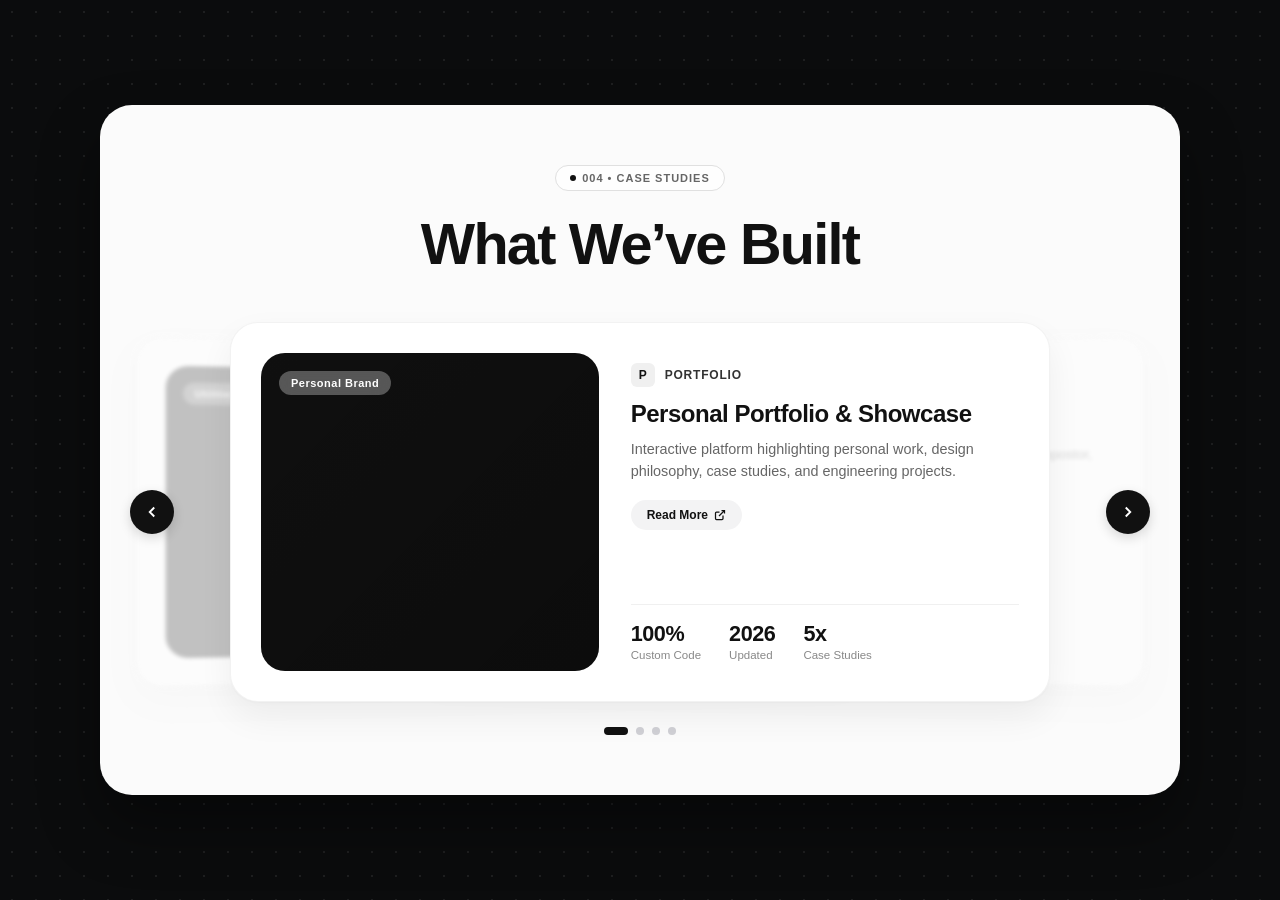
==== commit 02bec79f: "Update index.html" ====
--- a/index.html
+++ b/index.html
@@ -4,8 +4,400 @@
   <meta charset="UTF-8" />
   <meta name="viewport" content="width=device-width, initial-scale=1.0" />
   <title>Anor Mendonca — Showcase</title>
-  <link rel="stylesheet" href="style.css" />
 </head>
+<style>
+      :root {
+      --bg: #0b0c0d;
+      --card-white: #ffffff;
+      --text-main: #111111;
+      --text-muted: #666666;
+      --text-light: #888888;
+      --border-radius-lg: 32px;
+      --border-radius-card: 28px;
+      --border-radius-img: 24px;
+    }
+    
+    * {
+      box-sizing: border-box;
+      margin: 0;
+      padding: 0;
+    }
+    
+    body {
+      font-family: -apple-system, BlinkMacSystemFont, "SF Pro Display", "SF Pro Text", "Segoe UI", Roboto, Helvetica, Arial, sans-serif;
+      background-color: var(--bg);
+      background-image: radial-gradient(rgba(255, 255, 255, 0.08) 1px, transparent 0);
+      background-size: 24px 24px;
+      color: var(--text-main);
+      min-height: 100vh;
+      display: flex;
+      align-items: center;
+      justify-content: center;
+      padding: 40px 20px;
+      -webkit-font-smoothing: antialiased;
+    }
+    
+    /* Outer Container Frame */
+    .outer-frame {
+      width: 100%;
+      max-width: 1080px;
+      background: #fbfbfb;
+      border-radius: var(--border-radius-lg);
+      padding: 60px 40px;
+      box-shadow: 0 30px 60px rgba(0, 0, 0, 0.4);
+      position: relative;
+    }
+    
+    /* Top Pill Tag */
+    .tag-container {
+      display: flex;
+      justify-content: center;
+      margin-bottom: 20px;
+    }
+    
+    .pill-tag {
+      display: inline-flex;
+      align-items: center;
+      gap: 6px;
+      font-size: 11px;
+      letter-spacing: 1px;
+      text-transform: uppercase;
+      font-weight: 600;
+      color: var(--text-muted);
+      border: 1px solid #e0e0e0;
+      padding: 6px 14px;
+      border-radius: 20px;
+      background: rgba(255, 255, 255, 0.8);
+    }
+    
+    .pill-tag span.dot {
+      width: 6px;
+      height: 6px;
+      background-color: #111;
+      border-radius: 50%;
+    }
+    
+    /* Main Title */
+    .main-heading {
+      font-size: clamp(2.2rem, 5vw, 3.6rem);
+      font-weight: 600;
+      text-align: center;
+      letter-spacing: -0.03em;
+      margin-bottom: 45px;
+      color: var(--text-main);
+    }
+    
+    /* Carousel Wrapper */
+    .carousel-stage {
+      position: relative;
+      display: flex;
+      align-items: center;
+      justify-content: center;
+      margin-bottom: 25px;
+    }
+    
+    /* Navigation Arrows with Click Keyframe Animations */
+    .nav-arrow {
+      width: 44px;
+      height: 44px;
+      border-radius: 50%;
+      background: #111;
+      color: #fff;
+      border: none;
+      display: flex;
+      align-items: center;
+      justify-content: center;
+      cursor: pointer;
+      z-index: 10;
+      transition: transform 0.2s ease, background 0.2s ease;
+      position: absolute;
+      top: 50%;
+      transform: translateY(-50%);
+      box-shadow: 0 4px 12px rgba(0, 0, 0, 0.15);
+    }
+    
+    .nav-arrow:hover {
+      background: #333;
+    }
+    
+    .nav-arrow.prev { left: -10px; }
+    .nav-arrow.next { right: -10px; }
+    
+    .nav-arrow.animate-prev {
+      animation: pulsePrev 0.4s cubic-bezier(0.175, 0.885, 0.32, 1.275);
+    }
+    
+    .nav-arrow.animate-next {
+      animation: pulseNext 0.4s cubic-bezier(0.175, 0.885, 0.32, 1.275);
+    }
+    
+    @keyframes pulsePrev {
+      0% { transform: translateY(-50%) scale(1); }
+      50% { transform: translateY(-50%) translateX(-10px) scale(1.2); }
+      100% { transform: translateY(-50%) scale(1); }
+    }
+    
+    @keyframes pulseNext {
+      0% { transform: translateY(-50%) scale(1); }
+      50% { transform: translateY(-50%) translateX(10px) scale(1.2); }
+      100% { transform: translateY(-50%) scale(1); }
+    }
+    
+    /* Deck Layout */
+    .deck-container {
+      width: 100%;
+      max-width: 860px;
+      height: 380px;
+      position: relative;
+      display: flex;
+      justify-content: center;
+      align-items: center;
+      perspective: 1200px;
+    }
+    
+    .project-card {
+      position: absolute;
+      width: 100%;
+      max-width: 820px;
+      height: 100%;
+      background: var(--card-white);
+      border-radius: var(--border-radius-card);
+      padding: 30px;
+      display: flex;
+      gap: 32px;
+      align-items: center;
+      box-shadow: 0 15px 35px rgba(0, 0, 0, 0.06), 0 1px 3px rgba(0, 0, 0, 0.03);
+      border: 1px solid rgba(0, 0, 0, 0.05);
+      
+      /* Smooth Slide and Rotation Transition */
+      transition: transform 0.5s cubic-bezier(0.34, 1.56, 0.64, 1), 
+                  opacity 0.4s ease, 
+                  filter 0.4s ease;
+      
+      opacity: 0;
+      pointer-events: none;
+      transform: scale(0.8) translateY(30px);
+    }
+    
+    .project-card.active {
+      opacity: 1;
+      pointer-events: auto;
+      transform: scale(1) translateX(0) rotateY(0deg);
+      z-index: 3;
+    }
+    
+    /* Dynamic Directional Slide Transitions */
+    .project-card.slide-next {
+      animation: slideInRight 0.5s cubic-bezier(0.34, 1.56, 0.64, 1);
+    }
+    
+    .project-card.slide-prev {
+      animation: slideInLeft 0.5s cubic-bezier(0.34, 1.56, 0.64, 1);
+    }
+    
+    @keyframes slideInRight {
+      from { transform: translateX(80px) scale(0.9) rotateY(-12deg); opacity: 0; }
+      to { transform: translateX(0) scale(1) rotateY(0deg); opacity: 1; }
+    }
+    
+    @keyframes slideInLeft {
+      from { transform: translateX(-80px) scale(0.9) rotateY(12deg); opacity: 0; }
+      to { transform: translateX(0) scale(1) rotateY(0deg); opacity: 1; }
+    }
+    
+    .project-card.prev-card {
+      opacity: 0.25;
+      transform: scale(0.88) translateX(-140px) rotateY(8deg);
+      filter: blur(2px);
+      z-index: 1;
+    }
+    
+    .project-card.next-card {
+      opacity: 0.25;
+      transform: scale(0.88) translateX(140px) rotateY(-8deg);
+      filter: blur(2px);
+      z-index: 1;
+    }
+    
+    /* Left Card Visual */
+    .card-visual {
+      flex: 1;
+      height: 100%;
+      border-radius: var(--border-radius-img);
+      background: #111;
+      overflow: hidden;
+      position: relative;
+      display: flex;
+      align-items: center;
+      justify-content: center;
+      color: #fff;
+    }
+    
+    .card-visual-bg {
+      position: absolute;
+      inset: 0;
+      background-size: cover;
+      background-position: center;
+      transition: transform 0.6s cubic-bezier(0.16, 1, 0.3, 1);
+    }
+    
+    .project-card:hover .card-visual-bg {
+      transform: scale(1.06);
+    }
+    
+    .visual-overlay {
+      position: absolute;
+      inset: 0;
+      background: linear-gradient(135deg, rgba(0, 0, 0, 0.1) 0%, rgba(0, 0, 0, 0.3) 100%);
+    }
+    
+    .visual-tag {
+      position: absolute;
+      top: 18px;
+      left: 18px;
+      background: rgba(255, 255, 255, 0.3);
+      backdrop-filter: blur(10px);
+      -webkit-backdrop-filter: blur(10px);
+      color: #fff;
+      padding: 6px 12px;
+      border-radius: 12px;
+      font-size: 11px;
+      font-weight: 600;
+      letter-spacing: 0.5px;
+    }
+    
+    /* Right Card Details */
+    .card-info {
+      flex: 1.15;
+      display: flex;
+      flex-direction: column;
+      justify-content: space-between;
+      height: 100%;
+      padding: 10px 0;
+    }
+    
+    .card-header {
+      display: flex;
+      align-items: center;
+      gap: 10px;
+      margin-bottom: 12px;
+    }
+    
+    .site-icon {
+      width: 24px;
+      height: 24px;
+      border-radius: 6px;
+      background: #f0f0f0;
+      display: flex;
+      align-items: center;
+      justify-content: center;
+      font-size: 12px;
+      font-weight: bold;
+    }
+    
+    .site-name {
+      font-size: 12px;
+      font-weight: 700;
+      letter-spacing: 0.8px;
+      text-transform: uppercase;
+      color: #333;
+    }
+    
+    .card-title {
+      font-size: 1.5rem;
+      font-weight: 600;
+      line-height: 1.25;
+      color: var(--text-main);
+      margin-bottom: 10px;
+      letter-spacing: -0.02em;
+    }
+    
+    .card-desc {
+      font-size: 0.9rem;
+      line-height: 1.5;
+      color: var(--text-muted);
+      margin-bottom: 18px;
+    }
+    
+    .link-btn {
+      display: inline-flex;
+      align-items: center;
+      gap: 6px;
+      font-size: 12px;
+      font-weight: 600;
+      color: var(--text-main);
+      text-decoration: none;
+      padding: 8px 16px;
+      background: #f3f3f4;
+      border-radius: 20px;
+      width: fit-content;
+      transition: background 0.2s, transform 0.2s;
+    }
+    
+    .link-btn:hover {
+      background: #e5e5e7;
+      transform: translateX(2px);
+    }
+    
+    /* Stat Metrics Bar */
+    .card-stats {
+      display: flex;
+      gap: 28px;
+      border-top: 1px solid #f0f0f0;
+      padding-top: 16px;
+      margin-top: auto;
+    }
+    
+    .stat-item {
+      display: flex;
+      flex-direction: column;
+    }
+    
+    .stat-value {
+      font-size: 1.35rem;
+      font-weight: 700;
+      color: var(--text-main);
+      letter-spacing: -0.02em;
+    }
+    
+    .stat-label {
+      font-size: 0.72rem;
+      color: var(--text-light);
+      margin-top: 2px;
+      font-weight: 500;
+    }
+    
+    /* Pagination Dots */
+    .pagination-dots {
+      display: flex;
+      justify-content: center;
+      gap: 8px;
+      margin-top: 20px;
+    }
+    
+    .dot {
+      width: 8px;
+      height: 8px;
+      border-radius: 50%;
+      background: #d0d0d5;
+      cursor: pointer;
+      transition: all 0.3s cubic-bezier(0.34, 1.56, 0.64, 1);
+    }
+    
+    .dot.active {
+      background: #111;
+      width: 24px;
+      border-radius: 4px;
+    }
+    
+    @media (max-width: 768px) {
+      .outer-frame { padding: 30px 15px; }
+      .deck-container { height: 500px; }
+      .project-card { flex-direction: column; padding: 20px; gap: 16px; }
+      .card-visual { width: 100%; height: 170px; }
+      .project-card.prev-card, .project-card.next-card { display: none; }
+    }
+</style>
 <body>
 
   <div class="outer-frame">
@@ -37,6 +429,166 @@
     <div class="pagination-dots" id="dotsContainer"></div>
   </div>
 
-  <script src="script.js"></script>
+  <script>
+        const projects = [
+      {
+        id: 'portfolio',
+        name: 'PORTFOLIO',
+        title: 'Personal Portfolio & Showcase',
+        desc: 'Interactive platform highlighting personal work, design philosophy, case studies, and engineering projects.',
+        url: 'https://anormendonca.github.io/portfolio',
+        category: 'Personal Brand',
+        image: 'https://i.pinimg.com/736x/20/a6/86/20a68668fbcc120d6d880ffb233b9473.jpg',
+        stats: [
+          { val: '100%', label: 'Custom Code' },
+          { val: '2026', label: 'Updated' },
+          { val: '5x', label: 'Case Studies' }
+        ]
+      },
+      {
+        id: 'games',
+        name: 'GAMES HUB',
+        title: 'Party & Multiplayer Suite',
+        desc: 'A web suite for pass-and-play social games like Impostor, Mafia, and Fake Artist.',
+        url: 'https://anormendonca.github.io/x/games.html',
+        category: 'Gaming Platform',
+        image: 'https://i.pinimg.com/736x/07/8c/4a/078c4a00bf42f8ef6122c79a3873fce9.jpg',
+        stats: [
+          { val: '3+', label: 'Games Built' },
+          { val: 'Local', label: 'Pass & Play' },
+          { val: '100%', label: 'Free' }
+        ]
+      },
+      {
+        id: 'fmhl',
+        name: 'FMHL PLATFORM',
+        title: 'Free Minecraft Hosting List',
+        desc: 'Free Minecraft hosting list, MC totem, and MC skin creator.',
+        url: 'https://anormendonca.github.io/x/fmhl.html',
+        category: 'Minecraft Suite',
+        image: 'https://i.pinimg.com/736x/be/67/c4/be67c41aaceb3854347b983fec91103f.jpg',
+        stats: [
+          { val: 'Realtime', label: 'Listings' },
+          { val: 'Skin', label: 'Creator' },
+          { val: 'Totem', label: 'Generator' }
+        ]
+      },
+      {
+        id: 'productivity',
+        name: 'PRODUCTIVITY',
+        title: 'Workflow & Focus Suite',
+        desc: 'Minimalist suite of productivity tools, task trackers, and focus utilities designed for execution.',
+        url: 'https://anormendonca.github.io/x/lockin.html',
+        category: 'Utilities',
+        image: 'https://i.pinimg.com/736x/78/81/a2/7881a2e6661cdf0a04e0feec569c00b6.jpg',
+        stats: [
+          { val: '+40%', label: 'Output' },
+          { val: '0', label: 'Distractions' },
+          { val: 'Offline', label: 'Ready' }
+        ]
+      }
+    ];
+    
+    let currentIndex = 0;
+    let lastDirection = 'next';
+    
+    const deck = document.getElementById('deck');
+    const dotsContainer = document.getElementById('dotsContainer');
+    const prevBtn = document.getElementById('prevBtn');
+    const nextBtn = document.getElementById('nextBtn');
+    
+    function renderCards() {
+      deck.innerHTML = '';
+      dotsContainer.innerHTML = '';
+    
+      projects.forEach((proj, idx) => {
+        const card = document.createElement('div');
+        card.className = 'project-card';
+        
+        if (idx === currentIndex) {
+          card.classList.add('active');
+          card.classList.add(lastDirection === 'next' ? 'slide-next' : 'slide-prev');
+        } else if (idx === (currentIndex - 1 + projects.length) % projects.length) {
+          card.classList.add('prev-card');
+        } else if (idx === (currentIndex + 1) % projects.length) {
+          card.classList.add('next-card');
+        }
+    
+        const statsHtml = proj.stats.map(s => `
+          <div class="stat-item">
+            <span class="stat-value">${s.val}</span>
+            <span class="stat-label">${s.label}</span>
+          </div>
+        `).join('');
+    
+        card.innerHTML = `
+          <div class="card-visual">
+            <div class="card-visual-bg" style="background-image: url('${proj.image}');"></div>
+            <div class="visual-overlay"></div>
+            <div class="visual-tag">${proj.category}</div>
+          </div>
+          <div class="card-info">
+            <div>
+              <div class="card-header">
+                <div class="site-icon">${proj.name.charAt(0)}</div>
+                <div class="site-name">${proj.name}</div>
+              </div>
+              <h2 class="card-title">${proj.title}</h2>
+              <p class="card-desc">${proj.desc}</p>
+              <a href="${proj.url}" target="_blank" class="link-btn">
+                Read More
+                <svg width="12" height="12" viewBox="0 0 24 24" fill="none" stroke="currentColor" stroke-width="2.5"><path d="M18 13v6a2 2 0 0 1-2 2H5a2 2 0 0 1-2-2V8a2 2 0 0 1 2-2h6"></path><polyline points="15 3 21 3 21 9"></polyline><line x1="10" y1="14" x2="21" y2="3"></line></svg>
+              </a>
+            </div>
+            <div class="card-stats">
+              ${statsHtml}
+            </div>
+          </div>
+        `;
+    
+        deck.appendChild(card);
+    
+        const dot = document.createElement('div');
+        dot.className = `dot ${idx === currentIndex ? 'active' : ''}`;
+        dot.addEventListener('click', () => goTo(idx));
+        dotsContainer.appendChild(dot);
+      });
+    }
+    
+    function goTo(index) {
+      lastDirection = index > currentIndex ? 'next' : 'prev';
+      currentIndex = index;
+      renderCards();
+    }
+    
+    function triggerButtonAnimation(button, className) {
+      button.classList.remove(className);
+      void button.offsetWidth; // Trigger reflow
+      button.classList.add(className);
+      setTimeout(() => button.classList.remove(className), 400);
+    }
+    
+    prevBtn.addEventListener('click', () => {
+      lastDirection = 'prev';
+      triggerButtonAnimation(prevBtn, 'animate-prev');
+      currentIndex = (currentIndex - 1 + projects.length) % projects.length;
+      renderCards();
+    });
+    
+    nextBtn.addEventListener('click', () => {
+      lastDirection = 'next';
+      triggerButtonAnimation(nextBtn, 'animate-next');
+      currentIndex = (currentIndex + 1) % projects.length;
+      renderCards();
+    });
+    
+    // Keyboard navigation support
+    document.addEventListener('keydown', (e) => {
+      if (e.key === 'ArrowLeft') prevBtn.click();
+      if (e.key === 'ArrowRight') nextBtn.click();
+    });
+    
+    renderCards();
+  </script>
 </body>
 </html>
